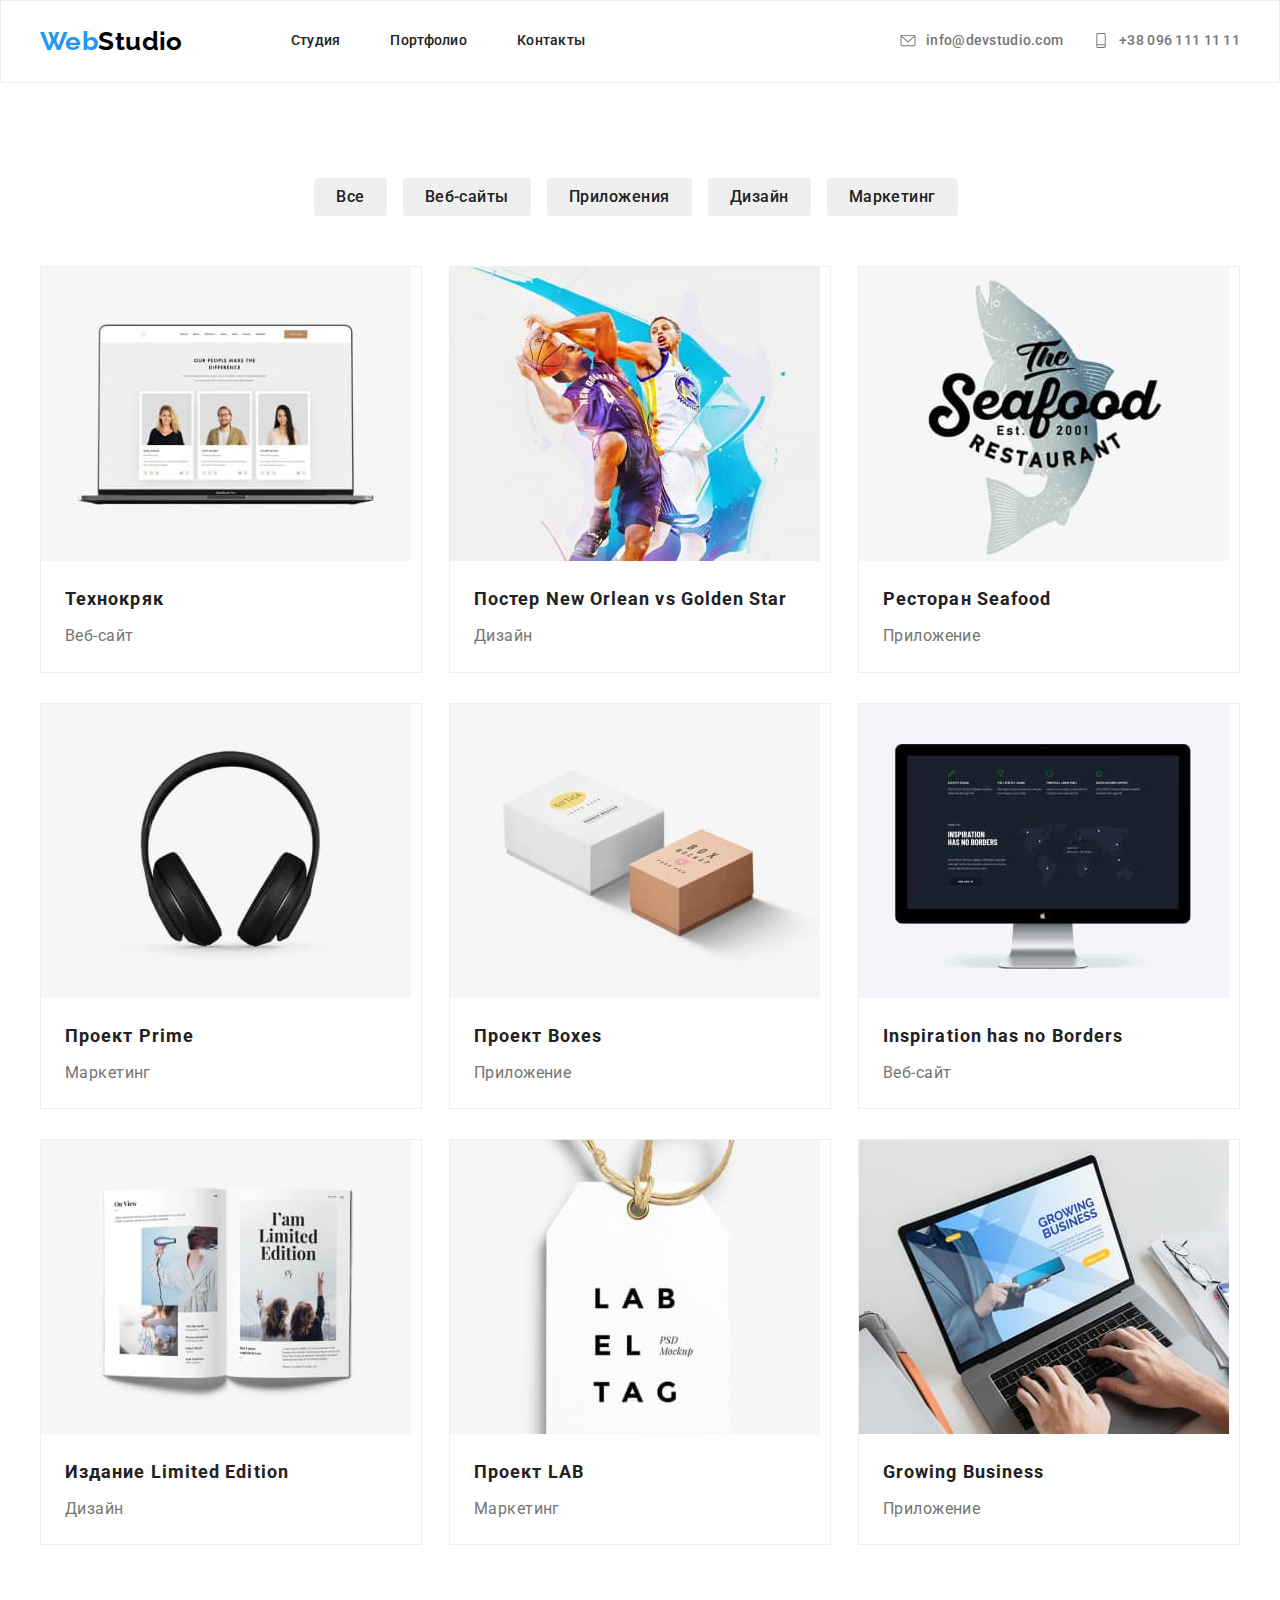
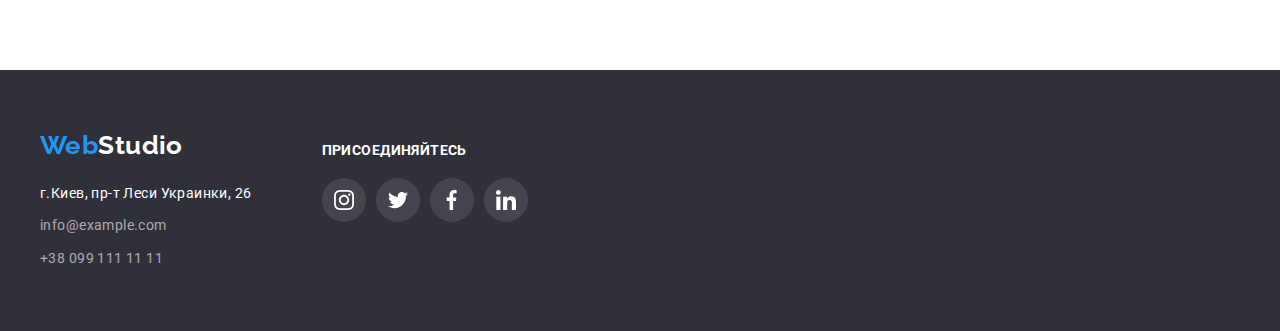
==== portfolio.html @ d82851b7 "first commit" ====
<!DOCTYPE html>
<html lang="en">
<head>
    <meta charset="UTF-8">
    <meta name="viewport" content="width=device-width, initial-scale=1.0">
    <title>Партфолио</title>
    <link href="https://fonts.googleapis.com/css2?family=Raleway:wght@700&family=Roboto:wght@400;500;700;900&display=swap"
        rel="stylesheet">
    <link rel="stylesheet" href="https://cdnjs.cloudflare.com/ajax/libs/modern-normalize/1.0.0/modern-normalize.min.css"
        integrity="sha512-ISS7cAi1PEhQ8jnbJpJZMd29NlhNj4AWYyLOSp2CE/CsHxTCu+r+t0D2yoJudVrd0/8fTVPUVDzY5Tvli75u/g=="
        crossorigin="anonymous" />
    <link rel="stylesheet" href="./css/styles.css">
</head>
<body>
<!--------HEADER--------->
   <header class="header">
        <div class="container">
            <a class="logo" href="./index.html"> Web<span class="logo-black">Studio</span>
            </a>
            <nav class="navi">
                <ul class="navi-list">
                    <li class="item">
                        <a class="link" href="./index.html">Студия</a>
                    </li>
                    <li class="item">
                        <a class="link current" href="./portfolio.html">Портфолио</a>
                    </li>
                    <li class="item">
                        <a class="link" href="">Контакты</a>
                    </li>
                </ul>
            </nav>
            <ul class="header-contact">
                <li class="item">
                    <a class="link" href="mailto:info@devstudio.com">
                        <svg class="icon-header" width="16" height="15">
                            <use href="./images/sprite-main.svg#icon-mail"></use>
                          </svg> info@devstudio.com
                    </a>
                    </li>
                <li class="item">
                    <a class="link" href="tel:+380961111111">
                        <svg class="icon-header" width="16" height="15">
                            <use href="./images/sprite-main.svg#icon-tel"></use>
                          </svg> +38 096 111 11 11
                    </a>
                </li>
            </ul>
            </ul>
        </div>
    </header>
        <main>
<!-------------------Button------------------>
            <section class="section partfolio">
                <div class="container">
                    <h1 class="partfolio-title visually-hidden">Партфолио основная информация</h1>
                    <ul class="button-list">
                        <li class="item">
                            <button type="button" class="button">Все</button>
                        </li>
                        <li class="item">
                            <button type="button" class="button">Веб-сайты</button>
                        </li>
                        <li class="item">
                            <button type="button" class="button">Приложения</button>
                        </li>
                        <li class="item">
                            <button type="button" class="button">Дизайн</button>
                        </li>
                        <li class="item">
                            <button type="button" class="button">Маркетинг</button>
                        </li>
                    </ul>
<!-------------------Main------------------>
                    <ul class="partfolio-list">
                        <li class="item">
                            <a href="" class="link">
                                <img class="img" src="./images/partfolio/partfolio-1.jpg" width="370" height="294" alt="Технокряк">
                                <h2 class="title">Технокряк</h2>
                                <p class="text">Веб-сайт</p>
                            </a>
                        </li>
                        <li class="item">
                            <a href="" class="link">
                                <img class="img" src="./images/partfolio/partfolio-2.jpg" width="370" height="294" alt="Постер New Orlean vs Golden Star">
                                <h2 class="title">Постер New Orlean vs Golden Star</h2>
                                <p class="text">Дизайн</p>
                            </a>
                        </li>
                        <li class="item">
                            <a href="" class="link">
                                <img class="img" src="./images/partfolio/partfolio-3.jpg" width="370" height="294" alt="Ресторан Seafood">
                                <h2 class="title">Ресторан Seafood</h2>
                                <p class="text">Приложение</p>
                            </a>
                        </li>
                        <li class="item">
                            <a href="" class="link">
                                <img class="img" src="./images/partfolio/partfolio-4.jpg" width="370" height="294" alt="Проект Prime">
                                <h2 class="title">Проект Prime</h2>
                                <p class="text">Маркетинг</p>
                            </a>
                        </li>
                        <li class="item">
                            <a href="" class="link">
                                <img class="img" src="./images/partfolio/partfolio-5.jpg" width="370" height="294" alt="Проект Boxes">
                                <h2 class="title">Проект Boxes</h2>
                                <p class="text">Приложение</p>
                            </a>
                        </li>
                        <li class="item">
                            <a href="" class="link">
                                <img class="img" src="./images/partfolio/partfolio-6.jpg" width="370" height="294" alt="Inspiration has no Borders">
                                <h2 class="title">Inspiration has no Borders</h2>
                                <p class="text">Веб-сайт</p>
                            </a>
                        </li>
                        <li class="item">
                            <a href="" class="link">
                                <img class="img" src="./images/partfolio/partfolio-7.jpg" width="370" height="294"
                                    alt="Издание Limited Edition">
                                <h2 class="title">Издание Limited Edition</h2>
                                <p class="text">Дизайн</p>
                            </a>
                        </li>
                        <li class="item">
                            <a href="" class="link">
                                <img class="img" src="./images/partfolio/partfolio-8.jpg" width="370" height="294" alt="Проект LAB">
                                <h2 class="title">Проект LAB</h2>
                                <p class="text">Маркетинг</p>
                            </a>
                        </li>
                        <li class="item">
                            <a href="" class="link">
                                <img class="img" src="./images/partfolio/partfolio-9.jpg" width="370" height="294" alt="Growing Business">
                                <h2 class="title">Growing Business</h2>
                                <p class="text">Приложение</p>
                            </a>
                        </li>
                    </ul>
                </div>
            </section>
        </main>
<!-----fOOTER------->
<footer class="footer">
    <div class="container">
        <div class="footer-left-side">
            <a class="logo" href="./index.html"> Web<span class="logo-white">Studio</span>
            </a>
            <address>
                <a class="address" target="_blank" rel="noopener noreferrer"
                    href="https://www.google.com.ua/maps/place/%D0%B1%D1%83%D0%BB.+%D0%9B%D0%B5%D1%81%D0%B8+%D0%A3%D0%BA%D1%80%D0%B0%D0%B8%D0%BD%D0%BA%D0%B8,+26,+%D0%9A%D0%B8%D0%B5%D0%B2,+02000/@50.4257909,30.5376412,16.75z/data=!4m8!1m2!2m1!1z0LMuINCa0LjQtdCyLCDQv9GALdGCINCb0LXRgdC4INCj0LrRgNCw0LjQvdC60LgsIDI2!3m4!1s0x40d4cf0e033ecbe9:0x57a4dffefec77da0!8m2!3d50.4265807!4d30.5383858?hl=ru">г.Киев,
                    пр-т Леси Украинки, 26</a>
                <a class="contact" href="mailto:info@example.com">info@example.com</a>
                <a class="contact" href="tel:+380991111111">+38 099 111 11 11</a>
            </address>
        </div>
        <div class="footer-social">
            <p class="footer-social-title">присоединяйтесь</p>
            <ul class="footer-social-list">
                <li class="footer-social-item">
                    <a class="footer-social-link">
                        <svg class="footer-social-logo" width="20" height="20">
                            <use href="./images/sprite-main.svg#icon-instagram">
                            </use>
                        </svg>
                    </a>
                </li>
                <li class="footer-social-item">
                    <a class="footer-social-link">
                        <svg class="footer-social-logo" width="20" height="20">
                            <use href="./images/sprite-main.svg#icon-tvitter">
                            </use>
                        </svg>
                    </a>
                </li>
                <li class="footer-social-item">
                    <a class="footer-social-link">
                        <svg class="footer-social-logo" width="20" height="20">
                            <use href="./images/sprite-main.svg#icon-fasebook">
                            </use>
                        </svg>
                    </a>
                </li>
                <li class="footer-social-item">
                    <a class="footer-social-link">
                        <svg class="footer-social-logo" width="20" height="20">
                            <use href="./images/sprite-main.svg#icon-linkedin">
                            </use>
                        </svg>
                    </a>
                </li>
            </ul>
        </div>
    </div>
</footer>
</body>
</html>
---- css/styles.css ----
/* ====================== Палитра ==================================*/
/*Основной цвет текста #212121*/
/*Вторичный цвет текста #757575 */
/*Фоновый цвет #FFFFFF */
/*Акцент #2196F3*/
/*Футер #2F303A*/
/* Сетка 1170*37 */

/* ====================== Базовый сброс =============================*/
h1,h2,h3,h4,h5,h6,p {
  margin: 0;
}
ul,ol {
  padding: 0;
  margin: 0;
  list-style: none;
}
img {
  display: block;
}
.link{
  text-decoration: none;
}
.address {
  font-style: normal;
}
/* ====================== Наследование =============================*/
:root {
  --text-color: #212121;
  --secindary-text-color: #757575;
  --bg-color: #ffffff;
  --akcent-color: #2196f3;
  --baner-color: #2f303a;
}
body {
  font-family: Roboto, sans-serif;
  font-size: 14px;
  letter-spacing: 0.03em;
  background-color: var(--bg-color);
  color: var(--text-color);
  margin: 0;
}
/* ====================== Components ================================*/
.visually-hidden {
  position: absolute !important;
  clip: rect(1px 1px 1px 1px); /* IE6, IE7 */
  clip: rect(1px, 1px, 1px, 1px);
  padding: 0 !important;
  border: 0 !important;
  height: 1px !important;
  width: 1px !important;
  overflow: hidden;
}
.container {
  margin: auto;
  width: 1200px;
  padding-left: 15px;
  padding-right: 15px;
}
.section {
  margin: auto;
  padding-top: 95px;
  padding-bottom: 95px;
}
.logo {
  display: block;
  font-family: Raleway, sans-serif;
  font-size: 26px;
  font-weight: bold;
  line-height: 1.2;
  color: var(--akcent-color);
  text-decoration: none;
}
.logo-black {
  color: #000000;
}
.logo-white {
  color: #ffffff;
}

/* ====================== HEADER =====================================*/
/* ====================== HEADER-NAVI =====================================*/
.header {
  border: 1px solid #ececec;
  background-image: url(./images/header-bg.png);
}
.header .container {
  display: flex;
  justify-content: space-between;
}
.header .logo {
  margin-right: 93px;
  padding-top: 25px;
  padding-bottom: 25px;
}
.navi {
  display: flex;
  justify-content: center;
  margin: 0;
}
.navi-list {
  display: flex;
  justify-content: center;
  margin-right: 300px;
 
}
.navi-list .item:not(:last-child) {
  margin-right: 50px;
}
.navi-list .link {
  position: relative;
  display: block;
  padding-top: 32px;
  padding-bottom: 32px;

  font-weight: 500;
  line-height: 1.14;
  letter-spacing: 0.02em;
  color: var(--text-color);
  text-decoration: none;
}
.navi-list .link:hover,
.navi-list .link:focus {
  color: var(--akcent-color);
}
/* ====================== HEADER-CONTACT =====================================*/
.header-contact {
  display: flex;
  justify-content: flex-end;
  margin: 0;
}
.header-contact .link {
  display: flex;
  padding-top: 32px;
  padding-bottom: 32px;

  font-weight: 500;
  line-height: 1.14;
  letter-spacing: 0.02em;
  color: var(--secindary-text-color);
}
.header-contact .item:not(:last-child){
  margin-right: 30px;
}
.header-contact .link:hover,
.header-contact .link:focus {
  color: var(--akcent-color);
}
.icon-header {
  fill: var(--secindary-text-color);
  margin-right: 10px;
}
.header-contact .link:focus .icon-header,
.header-contact .link:hover .icon-header {
  fill: var(--akcent-color);
}
/* ====================== HERO ==============================================*/
.hero{
  margin-left: auto;
  margin-right: auto;
  padding-bottom: 95px;

 height: 600px;
 max-width: 1600px;
 background-image:url(../images/hero/img-overlay-bg.png),
 url(../images/hero/img-overlay.jpg); 
 background-size: cover;
 background-position: center;
 background-repeat: no-repeat;
 background-color:  #C4C4C4;

 text-align: center;
}
.hero-title {
  margin: 0;
  padding-top: 200px;


  font-weight: 900;
  font-size: 44px;
  line-height: 1.3;
  text-align: center;
  letter-spacing: 0.06em;
  text-transform: uppercase;
  color: #ffffff;
  min-width: 696px;
}
.hero .main-button {
  margin-top: 30px;
  padding-bottom: 200px;

  min-width: 200px;
  padding: 10px 32px;
  border-radius: 4px;
  border: transparent;
  box-shadow: 0px 4px 4px rgba(0, 0, 0, 0.15);

  font-weight: bold;
  font-size: 16px;
  line-height: 1.9;
  text-align: center;
  letter-spacing: 0.06em;
  color: #ffffff;
  background-color: #2196f3;
  text-decoration: none;
}
.hero .main-button:hover,
.hero .main-button:focus {
  outline: none;
  cursor: pointer;
}
/* ====================== FEATURES ===========================================*/
.container .features-list {
  display: flex;
  justify-content: space-between;
}
.features-logo {
  display: flex;
  justify-content: center;
  align-items: center;
  
  margin: 30px auto;
  width: 100%;
  height: 120px;
  background-color: #F5F4FA;
  border-radius: 4px;
 }
.features-logo-svg {
  display: block;
  margin: 0 auto;
 } 
.features-list .item:not(:last-child) {
  margin-right: 30px;
}
.features-list .title {
  margin: 0;
  padding-top: 30px;
  text-transform: uppercase;
}
.features-list .text {
  margin-top: 10px;
  margin-bottom: 0;
  line-height: 1.71;
  color: var(--secindary-text-color);
}
/*=====================SPECIALIZATION==========================================*/
.section.specialization {
  padding-top: 0;
}
.specialization .title {
  margin-bottom: 0px;
  margin-top: 0;
  padding-bottom: 50px;

  font-weight: bold;
  font-size: 36px;
  line-height: 1.17;
  text-align: center;
  color: var(--text-color);
}
.specialization-list {
  display: flex;
  align-items: center;
  flex-wrap: wrap;
}
.specialization-list .item:not(:last-child) {
  margin-right: 30px;
}
/* ====================== TEAM ==========================================*/
.section.team {
  background-color: #f5f4fa;
}
.team-title {
  margin-top: 0;
  margin-bottom: 50px;

  font-weight: bold;
  font-size: 36px;
  line-height: 1.17;
  text-align: center;
  color: var(--text-color);
}
.container .team-list {
  display: flex;
  justify-content: space-around;
}
.team-list .title {
  margin-top: 30px;
  margin-bottom: 10px;

  font-weight: 500;
  font-size: 16px;
  line-height: 1.9;
  text-align: center;
  color: var(--text-color);
}
.team-list .text {
  margin-bottom: 0;
  margin-top: 0;
  padding-bottom: 30px;

  font-size: 16px;
  line-height: 1.9;
  text-align: center;
  color: var(--secindary-text-color);
}
.team-list .item {
  background-color: #ffffff;
  background: #FFFFFF;
  box-shadow: 0px 1px 3px rgba(0, 0, 0, 0.12), 0px 1px 1px rgba(0, 0, 0, 0.14), 0px 2px 1px rgba(0, 0, 0, 0.2);
  border-radius: 0px 0px 4px 4px;

}
/* ====================== team-sotial ========================================*/
.social-list {
  display: flex;
  justify-content: center;
  align-items: center;
  margin: auto;
  margin-bottom: 30px;

  width: 206px;
  height: 44px;
}
.social-link {
  display: flex;

  width: 44px;
  height: 44px;
  border-radius: 50%;
}
.social-link:hover,
.social-link:focus {
  background-color: var(--akcent-color);
}
.social-logo {
  display: block;
  justify-content: center;
  align-items: center;
  margin: auto;

  width: 20px;
  height: 20px;
  fill: #afb1b8;
}
.social-link:hover .social-logo,
.social-link:focus .social-logo {
  background-color: var(--akcent-color);
  fill: white;
}

/* ====================== Clients ==========================================*/
.title-clients {
  margin-top: 0;
  margin-bottom: 50px;

  font-weight: bold;
  font-size: 36px;
  line-height: 1.166;
  text-align: center;
  letter-spacing: 0.03em;
  color: var(--text-color);
}
.clients-list {
  display: flex;
  justify-content: space-around;
  align-items: center;
}
.link-clients-logo {
  display: flex;
  width: 170px;
  height: 90px;
  border: 1px solid #afb1b8;
  border-radius: 4px;
}
.link-clients-logo:hover,
.link-clients-logo:focus {
  border: 1px solid var(--akcent-color);
}
.clients-logo {
  margin: auto;
  width: 60%;
  height: 60%;
  background-size: contain;
  background-repeat: no-repeat;
  background-position: center;
  fill: #afb1b8;
}
.link-clients-logo:hover .clients-logo,
.link-clients-logo:focus .clients-logo {
  fill: var(--akcent-color);
}
/* ======================fOOTER=========================================*/
.footer .container {
  display: flex;
  justify-content: start;
}
.footer {
  padding-bottom: 60px;
  padding-top: 60px;
  background-color: var(--baner-color);
}
.footer .address {
  display: block;
  margin-bottom: 9px;
  margin-top: 20px;

  font-style: normal;
  line-height: 1.71;
  color: #ffffff;
  text-decoration: none;
}
.footer .contact {
  display: block;
  font-style: normal;
  line-height: 1.71;
  color: rgba(255, 255, 255, 0.6);
  text-decoration: none;
}
.contact:not(:last-child) {
  margin-bottom: 9px;
}

/* ======================fOOTER-social=========================================*/
.footer-social-title {
  padding-left: 70px;
  margin-top: 12px;
  margin-bottom: 20px;

  font-family: Roboto, sans-serif;
  font-style: normal;
  font-weight: bold;
  font-size: 14px;
  line-height: 16px;
  letter-spacing: 0.03em;
  text-transform: uppercase;
  color: #ffffff;
}
.footer-social-list {
  display: flex;
  justify-content: space-between;
  align-items: center;
  /* padding-left: 70px; */
  margin-left: 70px;
}
.footer-social-link {
  display: flex;
  justify-content: center;
  align-items: center;
  margin-right: 10px;

  width: 44px;
  height: 44px;
  fill: #ffffff;
  background-color: rgba(255, 255, 255, 0.1);
  border-radius: 50%;

}
.footer-social-link:hover,
.footer-social-link:focus {
  background-color: var(--akcent-color);
}
/* ======================Partfolio=======================================*/

/* ======================Button=======================================*/
.button-list {
  display: flex;
  justify-content: center;
  padding-bottom: 50px;
}
.button-list .item:not(:last-child) {
  margin-right: 8px;
}
.button {
  margin-right: 8px;
  padding: 6px 22px;

  height: 38px;
  font-family: inherit;
  font-weight: 500;
  font-size: 16px;
  line-height: 1.6;
  text-align: center;
  letter-spacing: 0.03em;
  color: var(--text-color);
  border: none;
  border-radius: 4px;

}
.button:hover,
.button:focus {
  color: #ffffff;
  background-color: #2196f3;
  outline: none;
  cursor: pointer;
}
/* ======================Main=======================================*/
.partfolio-list {
  display: flex;
  flex-wrap: wrap;
  justify-content: space-between;
}
.partfolio-list .item {
  width: calc((100% - 60px) / 3);
  margin-bottom: 30px;
  border: 1px solid #eeeeee;
}
.partfolio-list .item:hover {
  box-shadow: 0px 1px 1px rgba(0, 0, 0, 0.12), 0px 4px 4px rgba(0, 0, 0, 0.06),
    1px 4px 6px rgba(0, 0, 0, 0.16);
}
.partfolio-list .item:nth-child(3n + 3) {
  margin-right: 0;
}
.partfolio-list .title {
  margin-top: 20px;
  margin-bottom: 4px;
  margin-left: 24px;

  font-weight: bold;
  font-size: 18px;
  line-height: 2;
  letter-spacing: 0.06em;
  color: var(--text-color);
}
.partfolio-list .text {
  display: block;
  margin-bottom: 20px;
  margin-left: 24px;

  font-size: 16px;
  text-align: start;
  line-height: 1.9;
  color: var(--secindary-text-color);
}
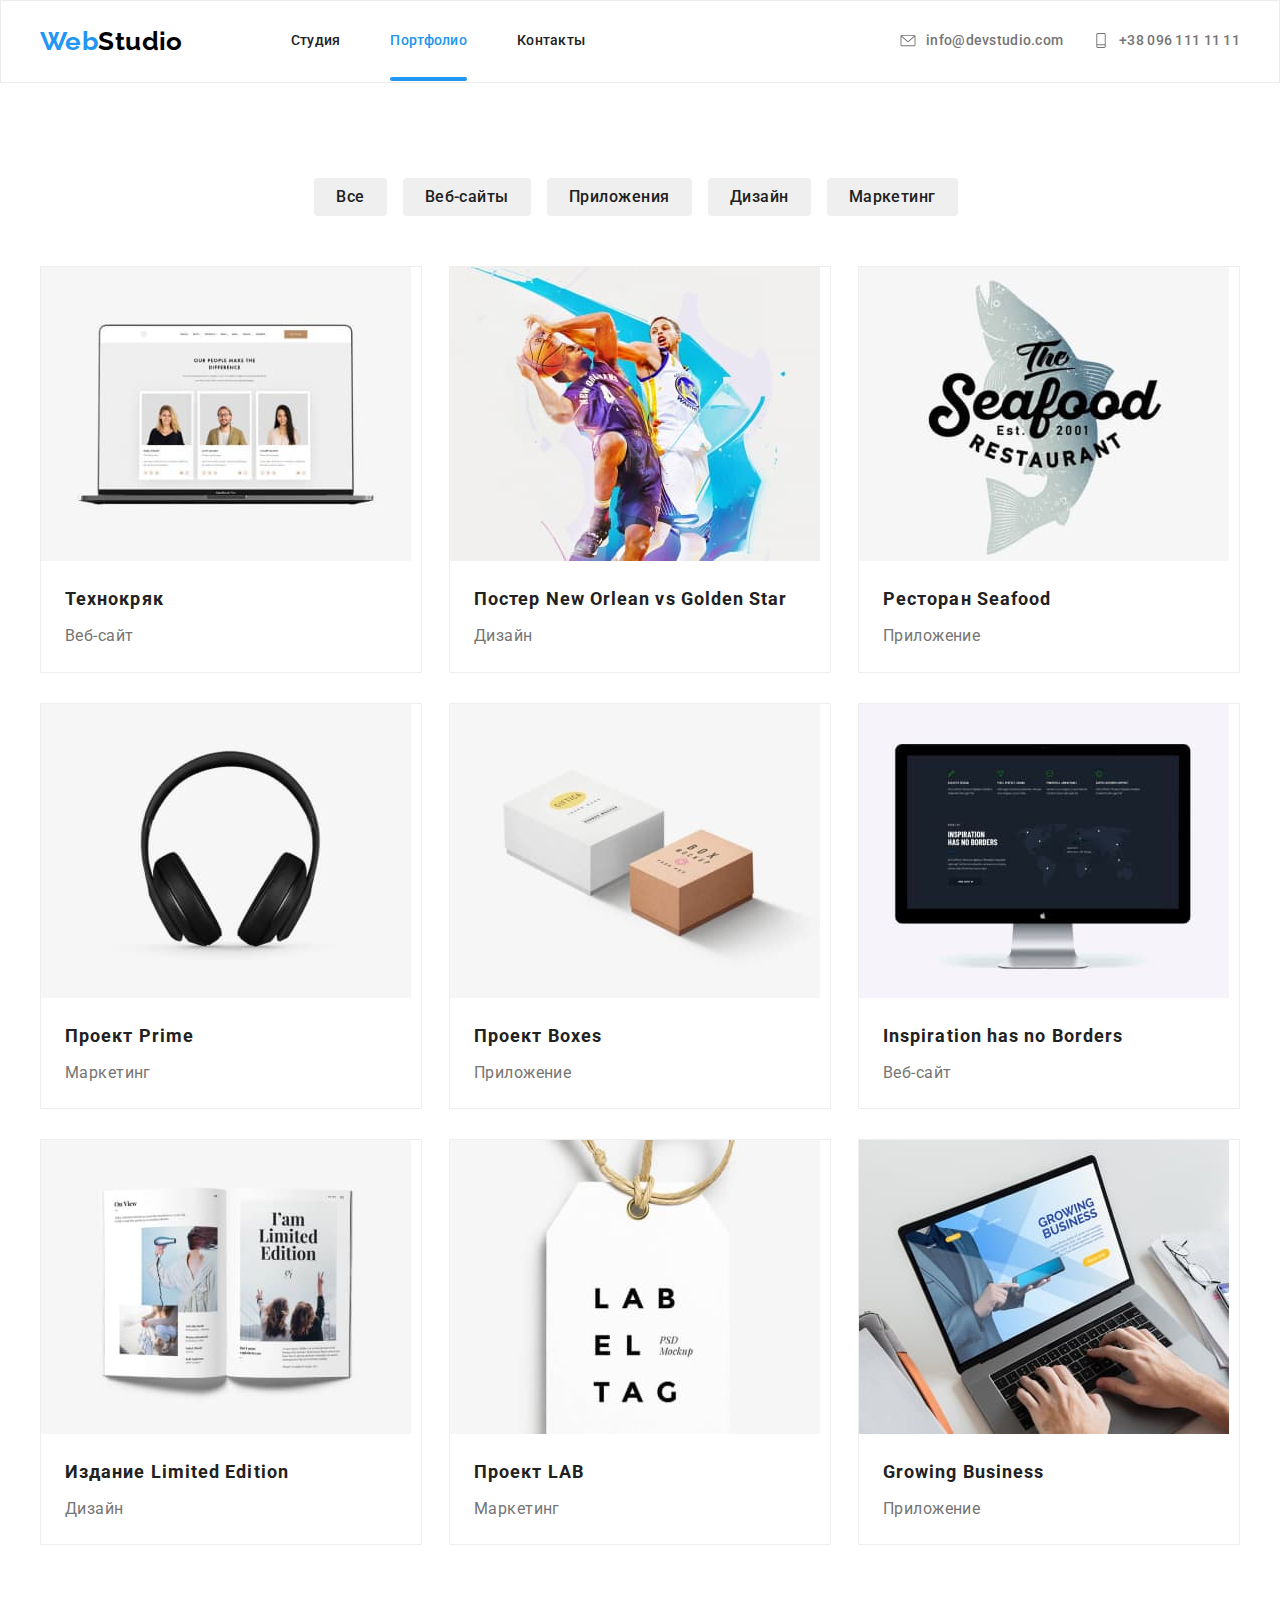
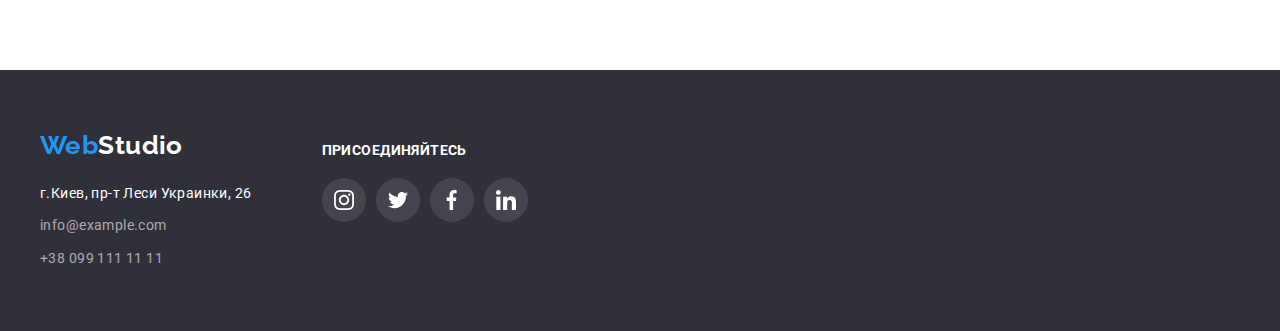
==== commit 7488878d: "transform-partfolio-done" ====
--- a/portfolio.html
+++ b/portfolio.html
@@ -75,21 +75,37 @@
                     <ul class="partfolio-list">
                         <li class="item">
                             <a href="" class="link">
-                                <img class="img" src="./images/partfolio/partfolio-1.jpg" width="370" height="294" alt="Технокряк">
+                                <div class="thumb-text-cart">
+                                    <img class="img" src="./images/partfolio/partfolio-1.jpg" width="370" height="294" alt="Технокряк">
+                                    <p class="text-cart">
+                                        Технокряк это современная площадка распространения коронавируса. Компании используют эту платформу для цифрового
+                                        шпионажа и атак на защищённые сервера конкурентов.
+                                    </p>
+                                </div>
                                 <h2 class="title">Технокряк</h2>
                                 <p class="text">Веб-сайт</p>
                             </a>
                         </li>
                         <li class="item">
                             <a href="" class="link">
-                                <img class="img" src="./images/partfolio/partfolio-2.jpg" width="370" height="294" alt="Постер New Orlean vs Golden Star">
+                                <div class="thumb-text-cart">
+                                    <img class="img" src="./images/partfolio/partfolio-2.jpg" width="370" height="294" alt="Постер New Orlean vs Golden Star">
+                                    <p class="text-cart">
+                                        Баскетбольная команда.
+                                    </p>
+                                </div>
                                 <h2 class="title">Постер New Orlean vs Golden Star</h2>
                                 <p class="text">Дизайн</p>
                             </a>
                         </li>
                         <li class="item">
                             <a href="" class="link">
-                                <img class="img" src="./images/partfolio/partfolio-3.jpg" width="370" height="294" alt="Ресторан Seafood">
+                                <div class="thumb-text-cart">
+                                    <img class="img" src="./images/partfolio/partfolio-3.jpg" width="370" height="294" alt="Ресторан Seafood">
+                                    <p class="text-cart">
+                                        Лучший рыбный ресторан Киева.
+                                    </p>
+                                </div>
                                 <h2 class="title">Ресторан Seafood</h2>
                                 <p class="text">Приложение</p>
                             </a>
--- a/css/styles.css
+++ b/css/styles.css
@@ -7,7 +7,13 @@
 /* Сетка 1170*37 */
 
 /* ====================== Базовый сброс =============================*/
-h1,h2,h3,h4,h5,h6,p {
+h1,
+h2,
+h3,
+h4,
+h5,
+h6,
+p {
   margin: 0;
 }
 ul,ol {
@@ -24,6 +30,7 @@
 .address {
   font-style: normal;
 }
+
 /* ====================== Наследование =============================*/
 :root {
   --text-color: #212121;
@@ -41,6 +48,35 @@
   margin: 0;
 }
 /* ====================== Components ================================*/
+.container {
+  margin: auto;
+  width: 1200px;
+  padding-left: 15px;
+  padding-right: 15px;
+}
+.section {
+  margin: 0 auto;
+  padding-top: 95px;
+  padding-bottom: 95px;
+}
+.logo {
+  display: block;
+  font-family: Raleway, sans-serif;
+  font-size: 26px;
+  font-weight: bold;
+  line-height: 1.2;
+  color: var(--akcent-color);
+  text-decoration: none;
+}
+.logo-black {
+  color: #000000;
+}
+.logo-white {
+  color: #ffffff;
+}
+.navi-list .link.current {
+  color: var(--akcent-color);
+}
 .visually-hidden {
   position: absolute !important;
   clip: rect(1px 1px 1px 1px); /* IE6, IE7 */
@@ -51,39 +87,14 @@
   width: 1px !important;
   overflow: hidden;
 }
-.container {
-  margin: auto;
-  width: 1200px;
-  padding-left: 15px;
-  padding-right: 15px;
-}
-.section {
-  margin: auto;
-  padding-top: 95px;
-  padding-bottom: 95px;
-}
-.logo {
-  display: block;
-  font-family: Raleway, sans-serif;
-  font-size: 26px;
-  font-weight: bold;
-  line-height: 1.2;
-  color: var(--akcent-color);
-  text-decoration: none;
-}
-.logo-black {
-  color: #000000;
-}
-.logo-white {
-  color: #ffffff;
-}
-
 /* ====================== HEADER =====================================*/
 /* ====================== HEADER-NAVI =====================================*/
 .header {
   border: 1px solid #ececec;
   background-image: url(./images/header-bg.png);
-}
+  background-color: #FFFFFF;
+}
+
 .header .container {
   display: flex;
   justify-content: space-between;
@@ -93,6 +104,7 @@
   padding-top: 25px;
   padding-bottom: 25px;
 }
+/* ====================== HEADER-NAVI =====================================*/
 .navi {
   display: flex;
   justify-content: center;
@@ -122,6 +134,21 @@
 .navi-list .link:hover,
 .navi-list .link:focus {
   color: var(--akcent-color);
+}
+.navi-list .link.current::after {
+  content: "";
+  position: absolute;
+  left: 0;
+  bottom: 0%;
+  display: block;
+
+  margin-bottom: 0;
+  margin-top: 28px;
+
+  width: 100%;
+  height: 4px;
+  background-color: #2196f3;
+  border-radius: 2px;
 }
 /* ====================== HEADER-CONTACT =====================================*/
 .header-contact {
@@ -266,6 +293,31 @@
 .specialization-list .item:not(:last-child) {
   margin-right: 30px;
 }
+
+.specialization-thumb {
+  position: relative;
+  width: 370px;
+  height: 294px;
+}
+.specialization-title {
+  position: absolute;
+  top: 77%;
+  left: 0%;
+
+  margin: 0;
+  padding-top: 27px;
+  width: 370px;
+  height: 70px;
+
+  font-weight: bold;
+  font-size: 14px;
+  line-height: 1.142;
+  text-align: center;
+  letter-spacing: 0.03em;
+  text-transform: uppercase;
+  color: #ffffff;
+  background: rgba(47, 48, 58, 0.8);
+}
 /* ====================== TEAM ==========================================*/
 .section.team {
   background-color: #f5f4fa;
@@ -379,8 +431,8 @@
 }
 .clients-logo {
   margin: auto;
-  width: 60%;
-  height: 60%;
+  width: 45px;
+  height: 60px;
   background-size: contain;
   background-repeat: no-repeat;
   background-position: center;
@@ -460,9 +512,62 @@
 .footer-social-link:focus {
   background-color: var(--akcent-color);
 }
+/* ====================== Beckdrop-Modal ===================================*/
+.backdrop.is-hidden{
+   opacity:0;
+   pointer-events: none;
+}
+.backdrop{
+  position: fixed;
+  top: 0;
+  left: 0;
+  z-index: 10;
+  
+  width: 100%;
+  height: 100%;
+  background-color: rgba(0, 0, 0, 0.2);
+}
+.modal-window {
+  position: absolute;
+  top: 50%;
+  left: 50%;
+  transform: translate(-50%, -50%);
+
+  min-width: 528px;
+  min-height: 581px;
+  background-color: #ffffff;
+  border-radius: 4px;
+  box-shadow: 0px 1px 3px rgba(0, 0, 0, 0.12), 0px 1px 1px rgba(0, 0, 0, 0.14),
+    0px 2px 1px rgba(0, 0, 0, 0.2);
+}
+.modal-button-close {
+  display: flex;
+  justify-content: center;
+  align-items: center;
+  margin-top: 8px;
+  margin-left: auto;
+  margin-right: 8px;
+
+  width: 30px;
+  height: 30px;
+  border-radius: 50%;
+  border: 1px solid rgba(0, 0, 0, 0.1);
+
+}
+.modal-close-svg {
+  display: flex;
+  justify-content: center;
+  align-items: center;
+  width: 18px;
+  height: 18px;
+  fill: #212121;
+  background-repeat: no-repeat;
+  background-size: cover;
+  background-position: center;
+}
 /* ======================Partfolio=======================================*/
 
-/* ======================Button=======================================*/
+/* ======================Button-Partfolio=======================================*/
 .button-list {
   display: flex;
   justify-content: center;
@@ -494,7 +599,7 @@
   outline: none;
   cursor: pointer;
 }
-/* ======================Main=======================================*/
+/* ======================Main-Partfolio=======================================*/
 .partfolio-list {
   display: flex;
   flex-wrap: wrap;
@@ -533,3 +638,35 @@
   line-height: 1.9;
   color: var(--secindary-text-color);
 }
+/* ====================== Переходы =======================================*/
+.thumb-text-cart {
+  position: relative;
+  width: 370px;
+  height: 294px;
+  overflow: hidden;
+}
+.text-cart {
+  position: absolute;
+  top: 0%;
+  left: 0%;
+  padding: 63px 24px;
+  margin: 0;
+
+  width: 370px;
+  height: 294px;
+  display: block;
+  text-align: left;
+  font-size: 18px;
+  line-height: 1.5;
+  letter-spacing: 0.03em;
+  color: #ffffff;
+
+  transform: translateY(100%);
+  transition-property: transform;
+  transition-duration: 250ms;
+  transition-timing-function: cubic-bezier(0.4, 0, 0.2, 1);
+  background-color: rgba(33, 150, 243, 0.9);
+}
+.item:hover .text-cart {
+  transform: translateY(0%);
+}
